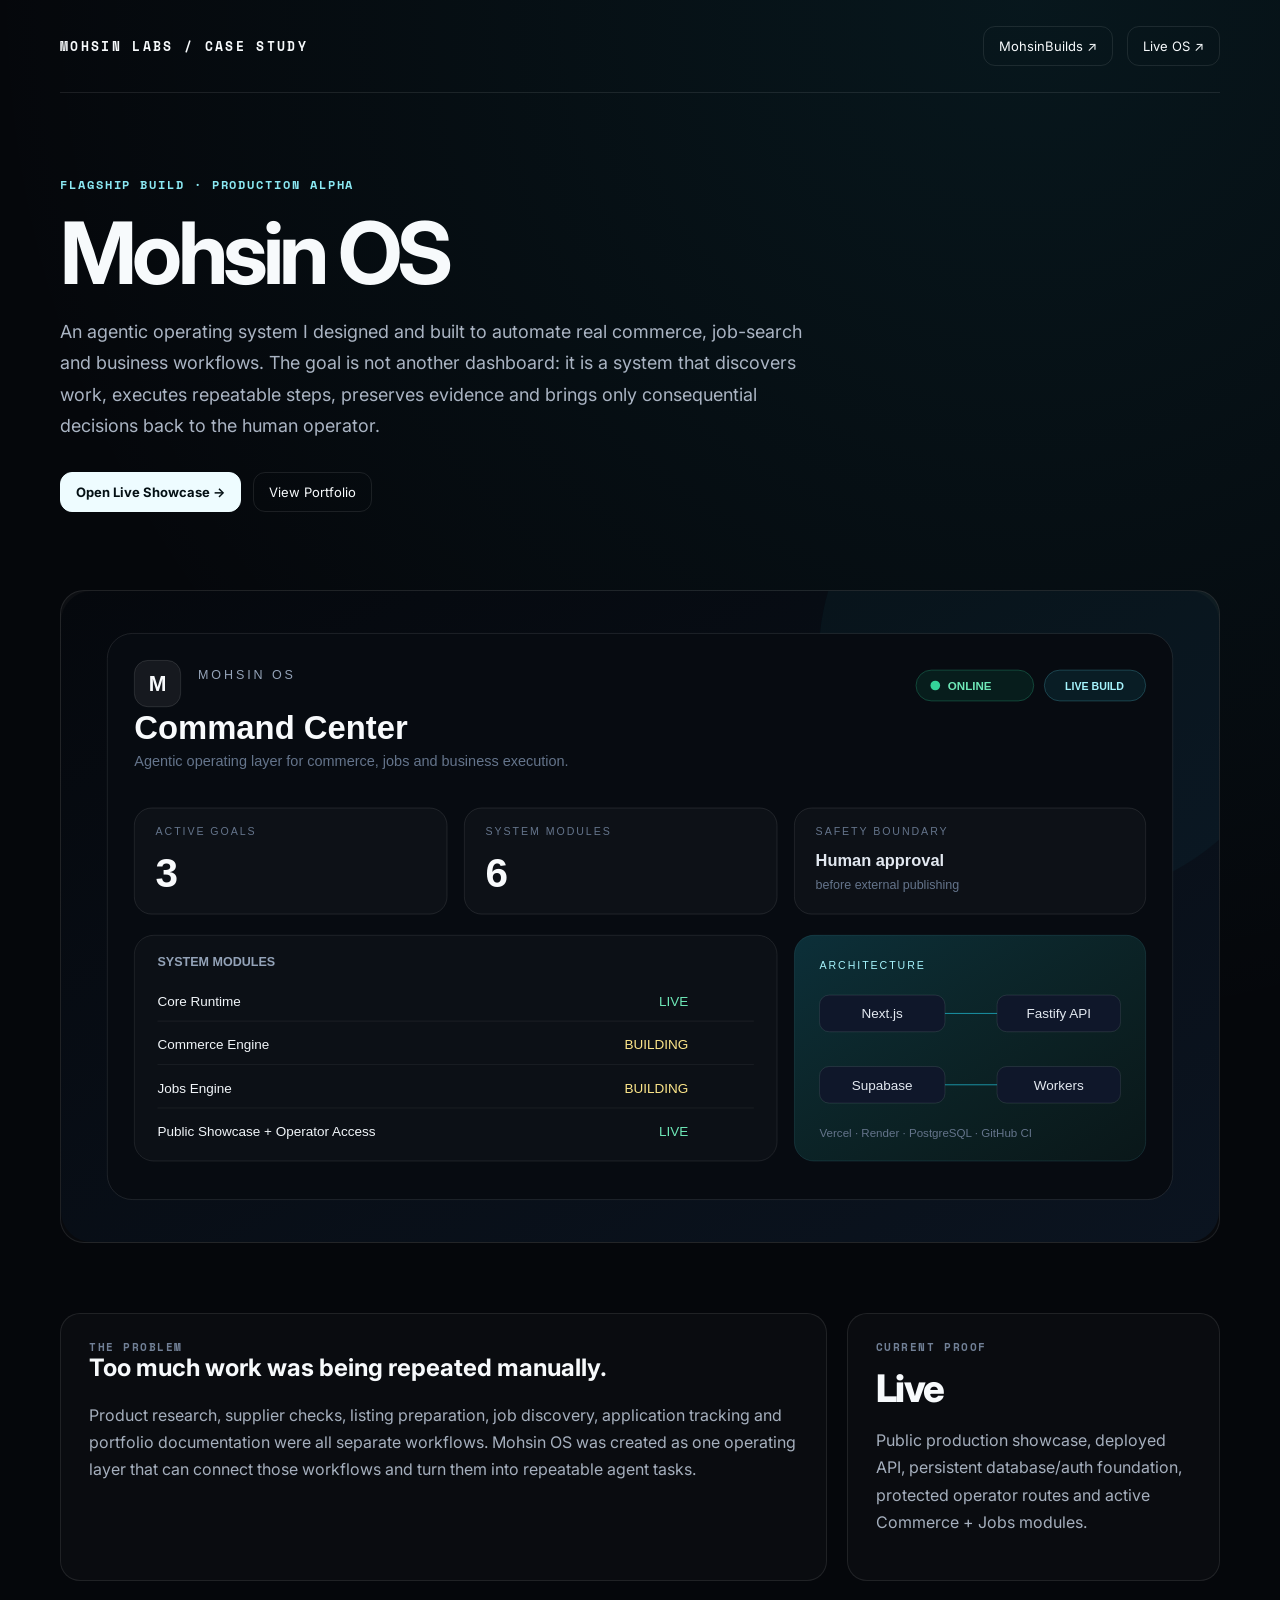
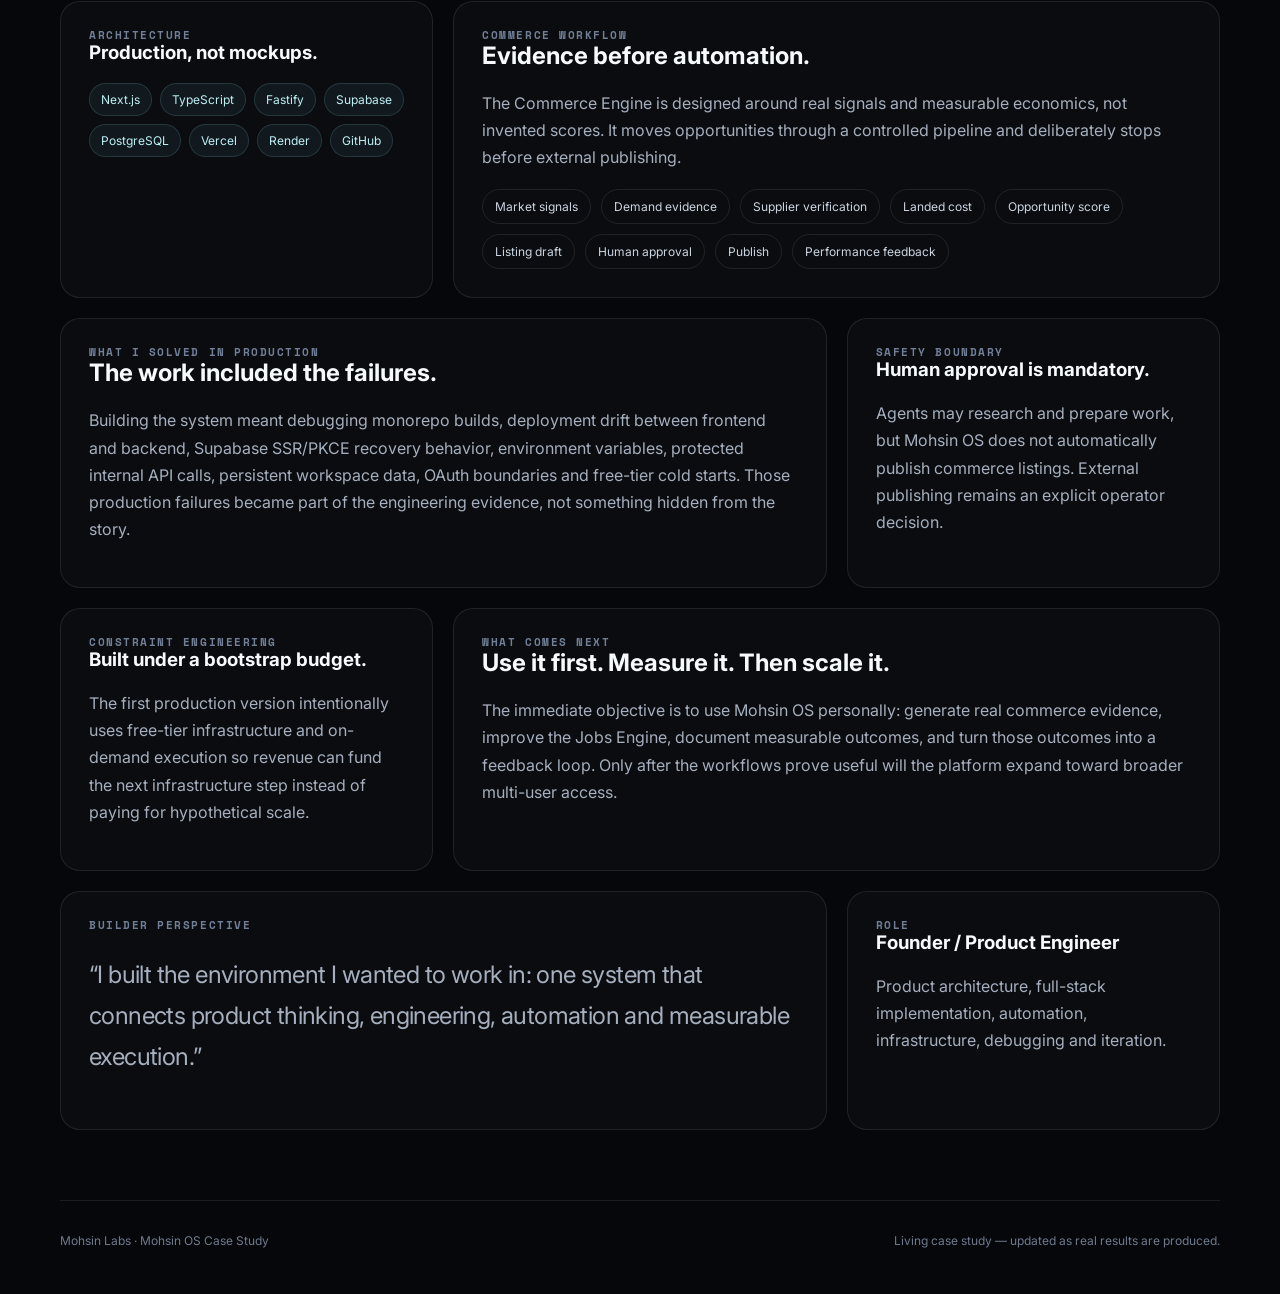
==== mohsin-os.html @ 3ab8bbf4 "feat(labs): add Mohsin OS flagship case study" ====
<!DOCTYPE html>
<html lang="en">
<head>
  <meta charset="UTF-8">
  <meta name="viewport" content="width=device-width, initial-scale=1.0">
  <title>Mohsin OS — Case Study | Mohsin Labs</title>
  <meta name="description" content="A short engineering case study of Mohsin OS: an agentic operating system for commerce, jobs and business workflows, built and deployed under real resource constraints.">
  <meta name="robots" content="index, follow, max-image-preview:large">
  <link rel="canonical" href="https://mohsinlabs.com/mohsin-os.html">
  <meta property="og:type" content="article">
  <meta property="og:site_name" content="Mohsin Labs">
  <meta property="og:title" content="Mohsin OS — Building an Agentic Operating System">
  <meta property="og:description" content="From production infrastructure to evidence-first commerce workflows, this is the real build story behind Mohsin OS.">
  <meta property="og:url" content="https://mohsinlabs.com/mohsin-os.html">
  <meta property="og:image" content="https://mohsinlabs.com/images/products/mohsin-os-preview.svg">
  <meta name="twitter:card" content="summary_large_image">
  <meta name="twitter:title" content="Mohsin OS — Case Study">
  <meta name="twitter:description" content="An agentic operating system built for real commerce, jobs and business workflows.">
  <meta name="twitter:image" content="https://mohsinlabs.com/images/products/mohsin-os-preview.svg">
  <link rel="icon" type="image/png" href="images/mohsin-labs-favicon.png">
  <link rel="preconnect" href="https://fonts.googleapis.com">
  <link rel="preconnect" href="https://fonts.gstatic.com" crossorigin>
  <link href="https://fonts.googleapis.com/css2?family=Inter:wght@400;500;600;700;800&family=Space+Mono:wght@400;700&display=swap" rel="stylesheet">
  <style>
    :root{color-scheme:dark;--bg:#05070b;--panel:#0b1017;--line:rgba(255,255,255,.09);--muted:#8b96a8;--cyan:#8be9f3;--green:#7ee2b8;--text:#f7fafc}
    *{box-sizing:border-box} body{margin:0;background:radial-gradient(circle at 80% 0%,rgba(34,211,238,.08),transparent 34%),var(--bg);color:var(--text);font-family:Inter,system-ui,sans-serif}
    a{color:inherit}.shell{width:min(1160px,calc(100% - 36px));margin:auto}.nav{display:flex;align-items:center;justify-content:space-between;padding:26px 0;border-bottom:1px solid var(--line)}
    .brand{font:700 13px/1 Space Mono,monospace;letter-spacing:.18em;text-decoration:none}.navlinks{display:flex;gap:14px;flex-wrap:wrap}.navlinks a,.button{border:1px solid var(--line);border-radius:12px;padding:11px 15px;text-decoration:none;font-size:13px}
    .hero{padding:86px 0 52px}.eyebrow{color:var(--cyan);font:700 12px/1 Space Mono,monospace;letter-spacing:.16em}.hero h1{font-size:clamp(46px,7vw,86px);line-height:.94;letter-spacing:-.055em;max-width:900px;margin:22px 0}
    .hero p{max-width:760px;color:#aab4c3;font-size:18px;line-height:1.75}.actions{display:flex;gap:12px;flex-wrap:wrap;margin-top:30px}.button.primary{background:#eefcff;color:#041014;border-color:#eefcff;font-weight:700}
    .proof{margin:26px 0 70px;border:1px solid var(--line);background:linear-gradient(180deg,rgba(255,255,255,.035),rgba(255,255,255,.015));border-radius:24px;overflow:hidden}.proof img{display:block;width:100%;height:auto}
    .grid{display:grid;grid-template-columns:repeat(12,1fr);gap:20px}.card{border:1px solid var(--line);background:rgba(255,255,255,.025);border-radius:20px;padding:28px}.card h2,.card h3{margin-top:0}.wide{grid-column:span 8}.small{grid-column:span 4}
    .card p,.card li{color:#a5afbd;line-height:1.7}.kicker{font:700 11px/1 Space Mono,monospace;letter-spacing:.14em;color:#718096;text-transform:uppercase}.metric{font-size:38px;font-weight:800;letter-spacing:-.04em;margin:12px 0 6px}
    .flow{display:flex;gap:10px;flex-wrap:wrap;margin-top:18px}.flow span{border:1px solid var(--line);border-radius:999px;padding:9px 12px;color:#cbd5e1;font-size:12px}.stack{display:flex;gap:8px;flex-wrap:wrap}.stack span{background:rgba(139,233,243,.06);border:1px solid rgba(139,233,243,.15);color:#bdeff5;border-radius:999px;padding:8px 11px;font-size:12px}
    .quote{font-size:24px;line-height:1.45;letter-spacing:-.025em;color:#e9eef5}.footer{margin-top:70px;padding:32px 0 46px;border-top:1px solid var(--line);color:#6f7a8c;font-size:12px;display:flex;justify-content:space-between;gap:20px;flex-wrap:wrap}
    @media(max-width:800px){.wide,.small{grid-column:1/-1}.hero{padding-top:58px}.nav{align-items:flex-start;gap:20px;flex-direction:column}.hero p{font-size:16px}}
  </style>
  <script type="application/ld+json">
  {
    "@context":"https://schema.org",
    "@type":"TechArticle",
    "headline":"Mohsin OS — Building an Agentic Operating System",
    "author":{"@type":"Person","name":"Mohsin Iqbal","url":"https://mohsinbuilds.com/"},
    "publisher":{"@type":"Organization","name":"Mohsin Labs","url":"https://mohsinlabs.com/"},
    "mainEntityOfPage":"https://mohsinlabs.com/mohsin-os.html",
    "about":["AI automation","Agentic systems","Commerce automation","Full-stack engineering"]
  }
  </script>
</head>
<body>
  <div class="shell">
    <nav class="nav">
      <a class="brand" href="/">MOHSIN LABS / CASE STUDY</a>
      <div class="navlinks">
        <a href="https://mohsinbuilds.com/" target="_blank" rel="noopener noreferrer">MohsinBuilds ↗</a>
        <a href="https://mohsin-os.vercel.app" target="_blank" rel="noopener noreferrer">Live OS ↗</a>
      </div>
    </nav>

    <header class="hero">
      <div class="eyebrow">FLAGSHIP BUILD · PRODUCTION ALPHA</div>
      <h1>Mohsin OS</h1>
      <p>
        An agentic operating system I designed and built to automate real commerce,
        job-search and business workflows. The goal is not another dashboard: it is a
        system that discovers work, executes repeatable steps, preserves evidence and
        brings only consequential decisions back to the human operator.
      </p>
      <div class="actions">
        <a class="button primary" href="https://mohsin-os.vercel.app" target="_blank" rel="noopener noreferrer">Open Live Showcase →</a>
        <a class="button" href="https://mohsinbuilds.com/projects.html">View Portfolio</a>
      </div>
    </header>

    <div class="proof">
      <img src="images/products/mohsin-os-preview.svg" alt="Mohsin OS live command center and production architecture">
    </div>

    <section class="grid">
      <article class="card wide">
        <div class="kicker">The problem</div>
        <h2>Too much work was being repeated manually.</h2>
        <p>
          Product research, supplier checks, listing preparation, job discovery,
          application tracking and portfolio documentation were all separate workflows.
          Mohsin OS was created as one operating layer that can connect those workflows
          and turn them into repeatable agent tasks.
        </p>
      </article>

      <article class="card small">
        <div class="kicker">Current proof</div>
        <div class="metric">Live</div>
        <p>
          Public production showcase, deployed API, persistent database/auth foundation,
          protected operator routes and active Commerce + Jobs modules.
        </p>
      </article>

      <article class="card small">
        <div class="kicker">Architecture</div>
        <h3>Production, not mockups.</h3>
        <div class="stack">
          <span>Next.js</span><span>TypeScript</span><span>Fastify</span>
          <span>Supabase</span><span>PostgreSQL</span><span>Vercel</span>
          <span>Render</span><span>GitHub</span>
        </div>
      </article>

      <article class="card wide">
        <div class="kicker">Commerce workflow</div>
        <h2>Evidence before automation.</h2>
        <p>
          The Commerce Engine is designed around real signals and measurable economics,
          not invented scores. It moves opportunities through a controlled pipeline and
          deliberately stops before external publishing.
        </p>
        <div class="flow">
          <span>Market signals</span><span>Demand evidence</span><span>Supplier verification</span>
          <span>Landed cost</span><span>Opportunity score</span><span>Listing draft</span>
          <span>Human approval</span><span>Publish</span><span>Performance feedback</span>
        </div>
      </article>

      <article class="card wide">
        <div class="kicker">What I solved in production</div>
        <h2>The work included the failures.</h2>
        <p>
          Building the system meant debugging monorepo builds, deployment drift between
          frontend and backend, Supabase SSR/PKCE recovery behavior, environment variables,
          protected internal API calls, persistent workspace data, OAuth boundaries and
          free-tier cold starts. Those production failures became part of the engineering
          evidence, not something hidden from the story.
        </p>
      </article>

      <article class="card small">
        <div class="kicker">Safety boundary</div>
        <h3>Human approval is mandatory.</h3>
        <p>
          Agents may research and prepare work, but Mohsin OS does not automatically
          publish commerce listings. External publishing remains an explicit operator decision.
        </p>
      </article>

      <article class="card small">
        <div class="kicker">Constraint engineering</div>
        <h3>Built under a bootstrap budget.</h3>
        <p>
          The first production version intentionally uses free-tier infrastructure and
          on-demand execution so revenue can fund the next infrastructure step instead of
          paying for hypothetical scale.
        </p>
      </article>

      <article class="card wide">
        <div class="kicker">What comes next</div>
        <h2>Use it first. Measure it. Then scale it.</h2>
        <p>
          The immediate objective is to use Mohsin OS personally: generate real commerce
          evidence, improve the Jobs Engine, document measurable outcomes, and turn those
          outcomes into a feedback loop. Only after the workflows prove useful will the
          platform expand toward broader multi-user access.
        </p>
      </article>

      <article class="card wide">
        <div class="kicker">Builder perspective</div>
        <p class="quote">
          “I built the environment I wanted to work in: one system that connects product
          thinking, engineering, automation and measurable execution.”
        </p>
      </article>

      <article class="card small">
        <div class="kicker">Role</div>
        <h3>Founder / Product Engineer</h3>
        <p>Product architecture, full-stack implementation, automation, infrastructure, debugging and iteration.</p>
      </article>
    </section>

    <footer class="footer">
      <span>Mohsin Labs · Mohsin OS Case Study</span>
      <span>Living case study — updated as real results are produced.</span>
    </footer>
  </div>
</body>
</html>
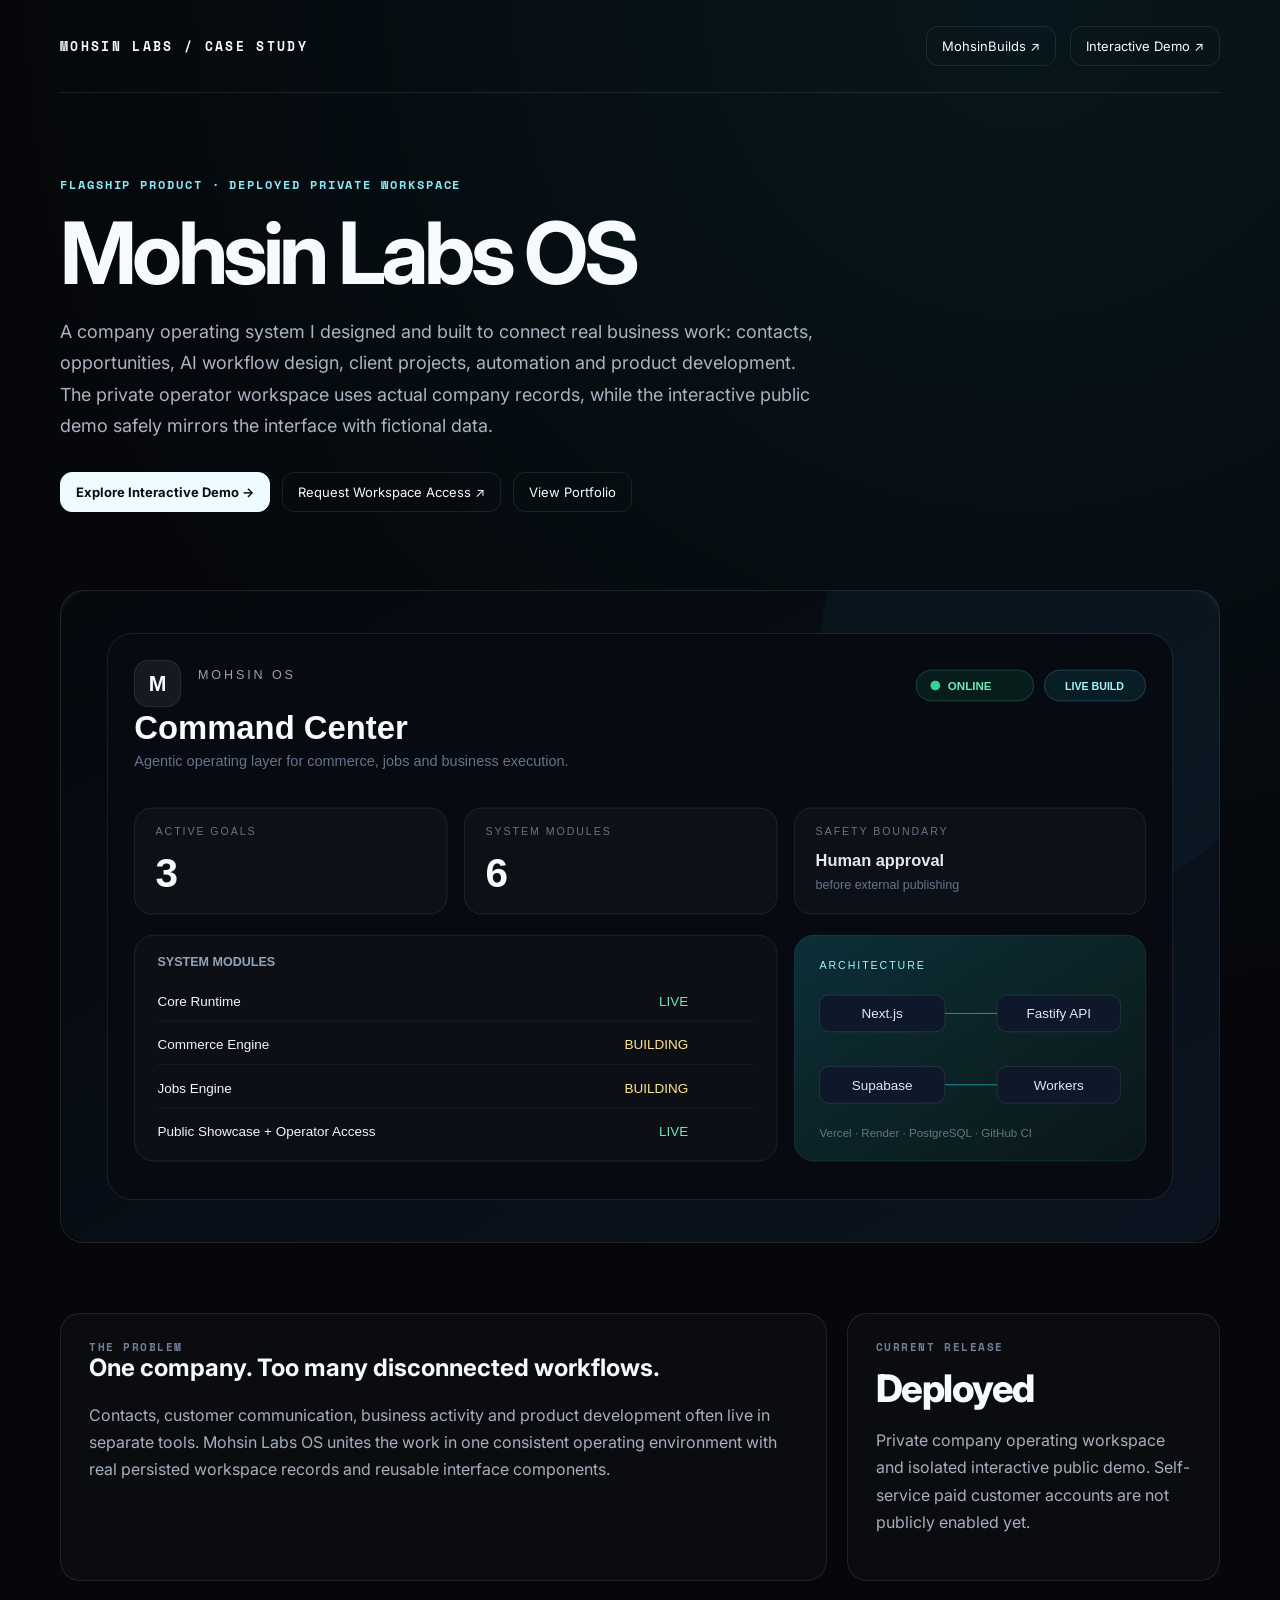
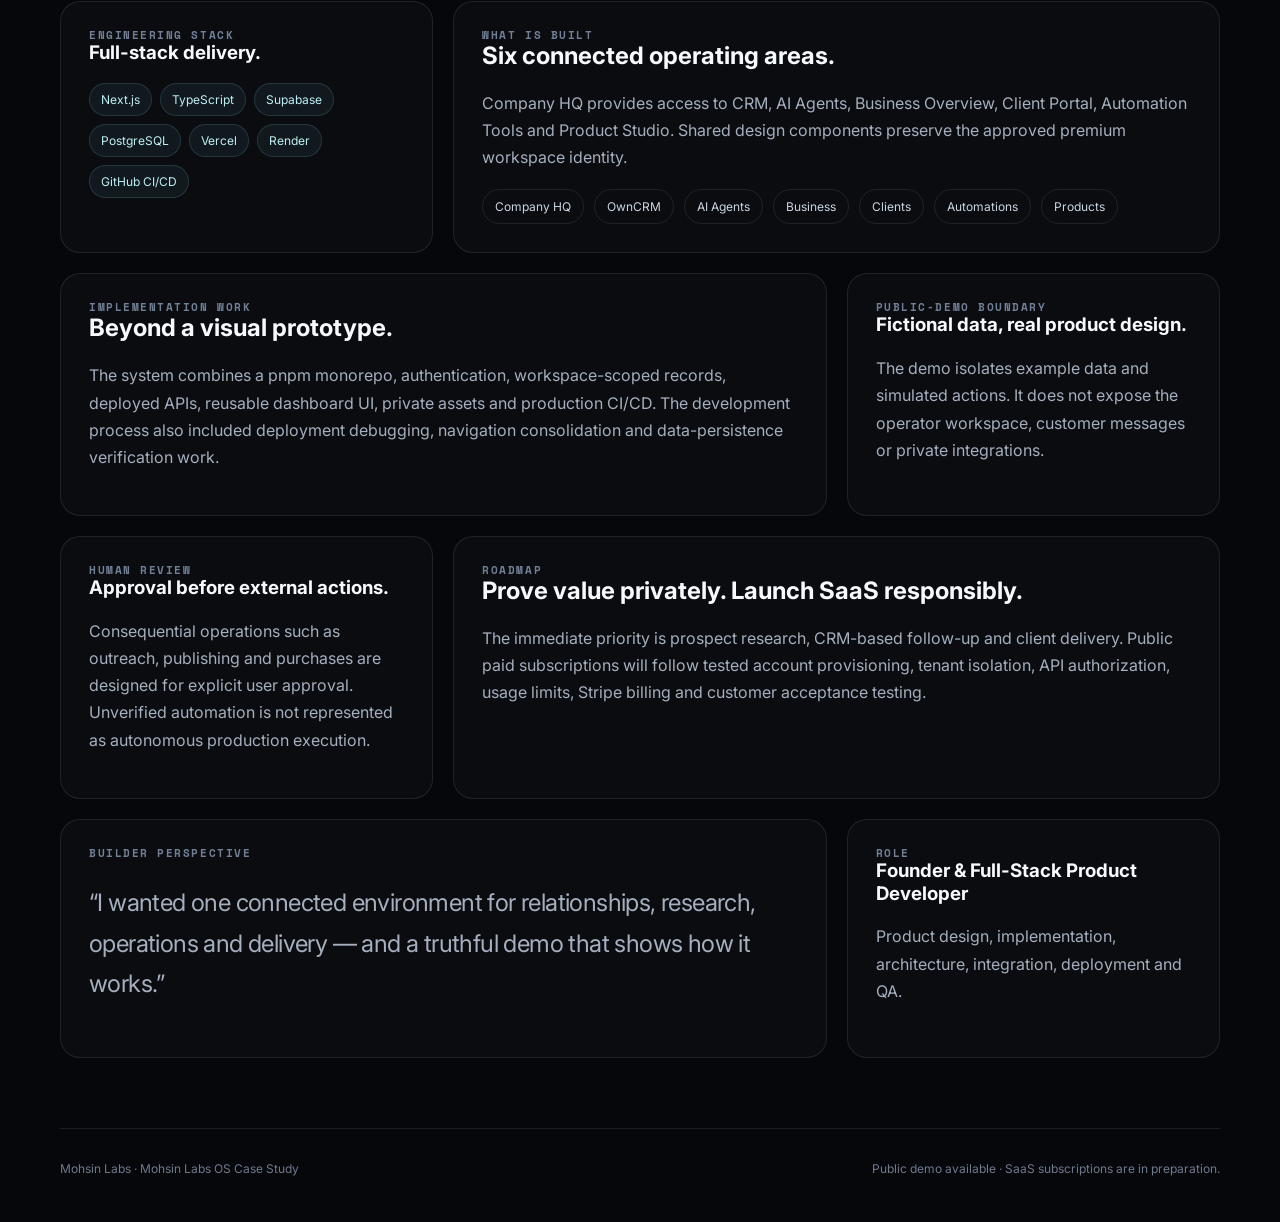
==== commit 88df01dd: "feat(site): showcase deployed Mohsin Labs OS and public product demo" ====
--- a/mohsin-os.html
+++ b/mohsin-os.html
@@ -3,18 +3,18 @@
 <head>
   <meta charset="UTF-8">
   <meta name="viewport" content="width=device-width, initial-scale=1.0">
-  <title>Mohsin OS — Case Study | Mohsin Labs</title>
-  <meta name="description" content="A short engineering case study of Mohsin OS: an agentic operating system for commerce, jobs and business workflows, built and deployed under real resource constraints.">
+  <title>Mohsin Labs OS — Case Study | Mohsin Labs</title>
+  <meta name="description" content="Mohsin Labs OS engineering case study: a deployed company operating system with CRM, AI workflows, client management, business dashboards and a safe interactive public demo.">
   <meta name="robots" content="index, follow, max-image-preview:large">
   <link rel="canonical" href="https://mohsinlabs.com/mohsin-os.html">
   <meta property="og:type" content="article">
   <meta property="og:site_name" content="Mohsin Labs">
-  <meta property="og:title" content="Mohsin OS — Building an Agentic Operating System">
-  <meta property="og:description" content="From production infrastructure to evidence-first commerce workflows, this is the real build story behind Mohsin OS.">
+  <meta property="og:title" content="Mohsin Labs OS — Building an Agentic Operating System">
+  <meta property="og:description" content="Explore the architecture, product modules and security boundaries of Mohsin Labs OS, with a live interactive demo.">
   <meta property="og:url" content="https://mohsinlabs.com/mohsin-os.html">
   <meta property="og:image" content="https://mohsinlabs.com/images/products/mohsin-os-preview.svg">
   <meta name="twitter:card" content="summary_large_image">
-  <meta name="twitter:title" content="Mohsin OS — Case Study">
+  <meta name="twitter:title" content="Mohsin Labs OS — Case Study">
   <meta name="twitter:description" content="An agentic operating system built for real commerce, jobs and business workflows.">
   <meta name="twitter:image" content="https://mohsinlabs.com/images/products/mohsin-os-preview.svg">
   <link rel="icon" type="image/png" href="images/mohsin-labs-favicon.png">
@@ -39,7 +39,7 @@
   {
     "@context":"https://schema.org",
     "@type":"TechArticle",
-    "headline":"Mohsin OS — Building an Agentic Operating System",
+    "headline":"Mohsin Labs OS — Building an Agentic Operating System",
     "author":{"@type":"Person","name":"Mohsin Iqbal","url":"https://mohsinbuilds.com/"},
     "publisher":{"@type":"Organization","name":"Mohsin Labs","url":"https://mohsinlabs.com/"},
     "mainEntityOfPage":"https://mohsinlabs.com/mohsin-os.html",
@@ -53,135 +53,41 @@
       <a class="brand" href="/">MOHSIN LABS / CASE STUDY</a>
       <div class="navlinks">
         <a href="https://mohsinbuilds.com/" target="_blank" rel="noopener noreferrer">MohsinBuilds ↗</a>
-        <a href="https://mohsin-os.vercel.app" target="_blank" rel="noopener noreferrer">Live OS ↗</a>
+        <a href="https://app.mohsinlabs.com/demo" target="_blank" rel="noopener noreferrer">Interactive Demo ↗</a>
       </div>
     </nav>
 
     <header class="hero">
-      <div class="eyebrow">FLAGSHIP BUILD · PRODUCTION ALPHA</div>
-      <h1>Mohsin OS</h1>
-      <p>
-        An agentic operating system I designed and built to automate real commerce,
-        job-search and business workflows. The goal is not another dashboard: it is a
-        system that discovers work, executes repeatable steps, preserves evidence and
-        brings only consequential decisions back to the human operator.
-      </p>
+      <div class="eyebrow">FLAGSHIP PRODUCT · DEPLOYED PRIVATE WORKSPACE</div>
+      <h1>Mohsin Labs OS</h1>
+      <p>A company operating system I designed and built to connect real business work: contacts, opportunities, AI workflow design, client projects, automation and product development. The private operator workspace uses actual company records, while the interactive public demo safely mirrors the interface with fictional data.</p>
       <div class="actions">
-        <a class="button primary" href="https://mohsin-os.vercel.app" target="_blank" rel="noopener noreferrer">Open Live Showcase →</a>
+        <a class="button primary" href="https://app.mohsinlabs.com/demo" target="_blank" rel="noopener noreferrer">Explore Interactive Demo →</a>
+        <a class="button" href="https://app.mohsinlabs.com/access" target="_blank" rel="noopener noreferrer">Request Workspace Access ↗</a>
         <a class="button" href="https://mohsinbuilds.com/projects.html">View Portfolio</a>
       </div>
     </header>
 
     <div class="proof">
-      <img src="images/products/mohsin-os-preview.svg" alt="Mohsin OS live command center and production architecture">
+      <img src="images/products/mohsin-os-preview.svg" alt="Mohsin Labs OS live command center and production architecture">
     </div>
 
     <section class="grid">
-      <article class="card wide">
-        <div class="kicker">The problem</div>
-        <h2>Too much work was being repeated manually.</h2>
-        <p>
-          Product research, supplier checks, listing preparation, job discovery,
-          application tracking and portfolio documentation were all separate workflows.
-          Mohsin OS was created as one operating layer that can connect those workflows
-          and turn them into repeatable agent tasks.
-        </p>
-      </article>
-
-      <article class="card small">
-        <div class="kicker">Current proof</div>
-        <div class="metric">Live</div>
-        <p>
-          Public production showcase, deployed API, persistent database/auth foundation,
-          protected operator routes and active Commerce + Jobs modules.
-        </p>
-      </article>
-
-      <article class="card small">
-        <div class="kicker">Architecture</div>
-        <h3>Production, not mockups.</h3>
-        <div class="stack">
-          <span>Next.js</span><span>TypeScript</span><span>Fastify</span>
-          <span>Supabase</span><span>PostgreSQL</span><span>Vercel</span>
-          <span>Render</span><span>GitHub</span>
-        </div>
-      </article>
-
-      <article class="card wide">
-        <div class="kicker">Commerce workflow</div>
-        <h2>Evidence before automation.</h2>
-        <p>
-          The Commerce Engine is designed around real signals and measurable economics,
-          not invented scores. It moves opportunities through a controlled pipeline and
-          deliberately stops before external publishing.
-        </p>
-        <div class="flow">
-          <span>Market signals</span><span>Demand evidence</span><span>Supplier verification</span>
-          <span>Landed cost</span><span>Opportunity score</span><span>Listing draft</span>
-          <span>Human approval</span><span>Publish</span><span>Performance feedback</span>
-        </div>
-      </article>
-
-      <article class="card wide">
-        <div class="kicker">What I solved in production</div>
-        <h2>The work included the failures.</h2>
-        <p>
-          Building the system meant debugging monorepo builds, deployment drift between
-          frontend and backend, Supabase SSR/PKCE recovery behavior, environment variables,
-          protected internal API calls, persistent workspace data, OAuth boundaries and
-          free-tier cold starts. Those production failures became part of the engineering
-          evidence, not something hidden from the story.
-        </p>
-      </article>
-
-      <article class="card small">
-        <div class="kicker">Safety boundary</div>
-        <h3>Human approval is mandatory.</h3>
-        <p>
-          Agents may research and prepare work, but Mohsin OS does not automatically
-          publish commerce listings. External publishing remains an explicit operator decision.
-        </p>
-      </article>
-
-      <article class="card small">
-        <div class="kicker">Constraint engineering</div>
-        <h3>Built under a bootstrap budget.</h3>
-        <p>
-          The first production version intentionally uses free-tier infrastructure and
-          on-demand execution so revenue can fund the next infrastructure step instead of
-          paying for hypothetical scale.
-        </p>
-      </article>
-
-      <article class="card wide">
-        <div class="kicker">What comes next</div>
-        <h2>Use it first. Measure it. Then scale it.</h2>
-        <p>
-          The immediate objective is to use Mohsin OS personally: generate real commerce
-          evidence, improve the Jobs Engine, document measurable outcomes, and turn those
-          outcomes into a feedback loop. Only after the workflows prove useful will the
-          platform expand toward broader multi-user access.
-        </p>
-      </article>
-
-      <article class="card wide">
-        <div class="kicker">Builder perspective</div>
-        <p class="quote">
-          “I built the environment I wanted to work in: one system that connects product
-          thinking, engineering, automation and measurable execution.”
-        </p>
-      </article>
-
-      <article class="card small">
-        <div class="kicker">Role</div>
-        <h3>Founder / Product Engineer</h3>
-        <p>Product architecture, full-stack implementation, automation, infrastructure, debugging and iteration.</p>
-      </article>
+      <article class="card wide"><div class="kicker">The problem</div><h2>One company. Too many disconnected workflows.</h2><p>Contacts, customer communication, business activity and product development often live in separate tools. Mohsin Labs OS unites the work in one consistent operating environment with real persisted workspace records and reusable interface components.</p></article>
+      <article class="card small"><div class="kicker">Current release</div><div class="metric">Deployed</div><p>Private company operating workspace and isolated interactive public demo. Self-service paid customer accounts are not publicly enabled yet.</p></article>
+      <article class="card small"><div class="kicker">Engineering stack</div><h3>Full-stack delivery.</h3><div class="stack"><span>Next.js</span><span>TypeScript</span><span>Supabase</span><span>PostgreSQL</span><span>Vercel</span><span>Render</span><span>GitHub CI/CD</span></div></article>
+      <article class="card wide"><div class="kicker">What is built</div><h2>Six connected operating areas.</h2><p>Company HQ provides access to CRM, AI Agents, Business Overview, Client Portal, Automation Tools and Product Studio. Shared design components preserve the approved premium workspace identity.</p><div class="flow"><span>Company HQ</span><span>OwnCRM</span><span>AI Agents</span><span>Business</span><span>Clients</span><span>Automations</span><span>Products</span></div></article>
+      <article class="card wide"><div class="kicker">Implementation work</div><h2>Beyond a visual prototype.</h2><p>The system combines a pnpm monorepo, authentication, workspace-scoped records, deployed APIs, reusable dashboard UI, private assets and production CI/CD. The development process also included deployment debugging, navigation consolidation and data-persistence verification work.</p></article>
+      <article class="card small"><div class="kicker">Public-demo boundary</div><h3>Fictional data, real product design.</h3><p>The demo isolates example data and simulated actions. It does not expose the operator workspace, customer messages or private integrations.</p></article>
+      <article class="card small"><div class="kicker">Human review</div><h3>Approval before external actions.</h3><p>Consequential operations such as outreach, publishing and purchases are designed for explicit user approval. Unverified automation is not represented as autonomous production execution.</p></article>
+      <article class="card wide"><div class="kicker">Roadmap</div><h2>Prove value privately. Launch SaaS responsibly.</h2><p>The immediate priority is prospect research, CRM-based follow-up and client delivery. Public paid subscriptions will follow tested account provisioning, tenant isolation, API authorization, usage limits, Stripe billing and customer acceptance testing.</p></article>
+      <article class="card wide"><div class="kicker">Builder perspective</div><p class="quote">“I wanted one connected environment for relationships, research, operations and delivery — and a truthful demo that shows how it works.”</p></article>
+      <article class="card small"><div class="kicker">Role</div><h3>Founder &amp; Full-Stack Product Developer</h3><p>Product design, implementation, architecture, integration, deployment and QA.</p></article>
     </section>
 
     <footer class="footer">
-      <span>Mohsin Labs · Mohsin OS Case Study</span>
-      <span>Living case study — updated as real results are produced.</span>
+      <span>Mohsin Labs · Mohsin Labs OS Case Study</span>
+      <span>Public demo available · SaaS subscriptions are in preparation.</span>
     </footer>
   </div>
 </body>
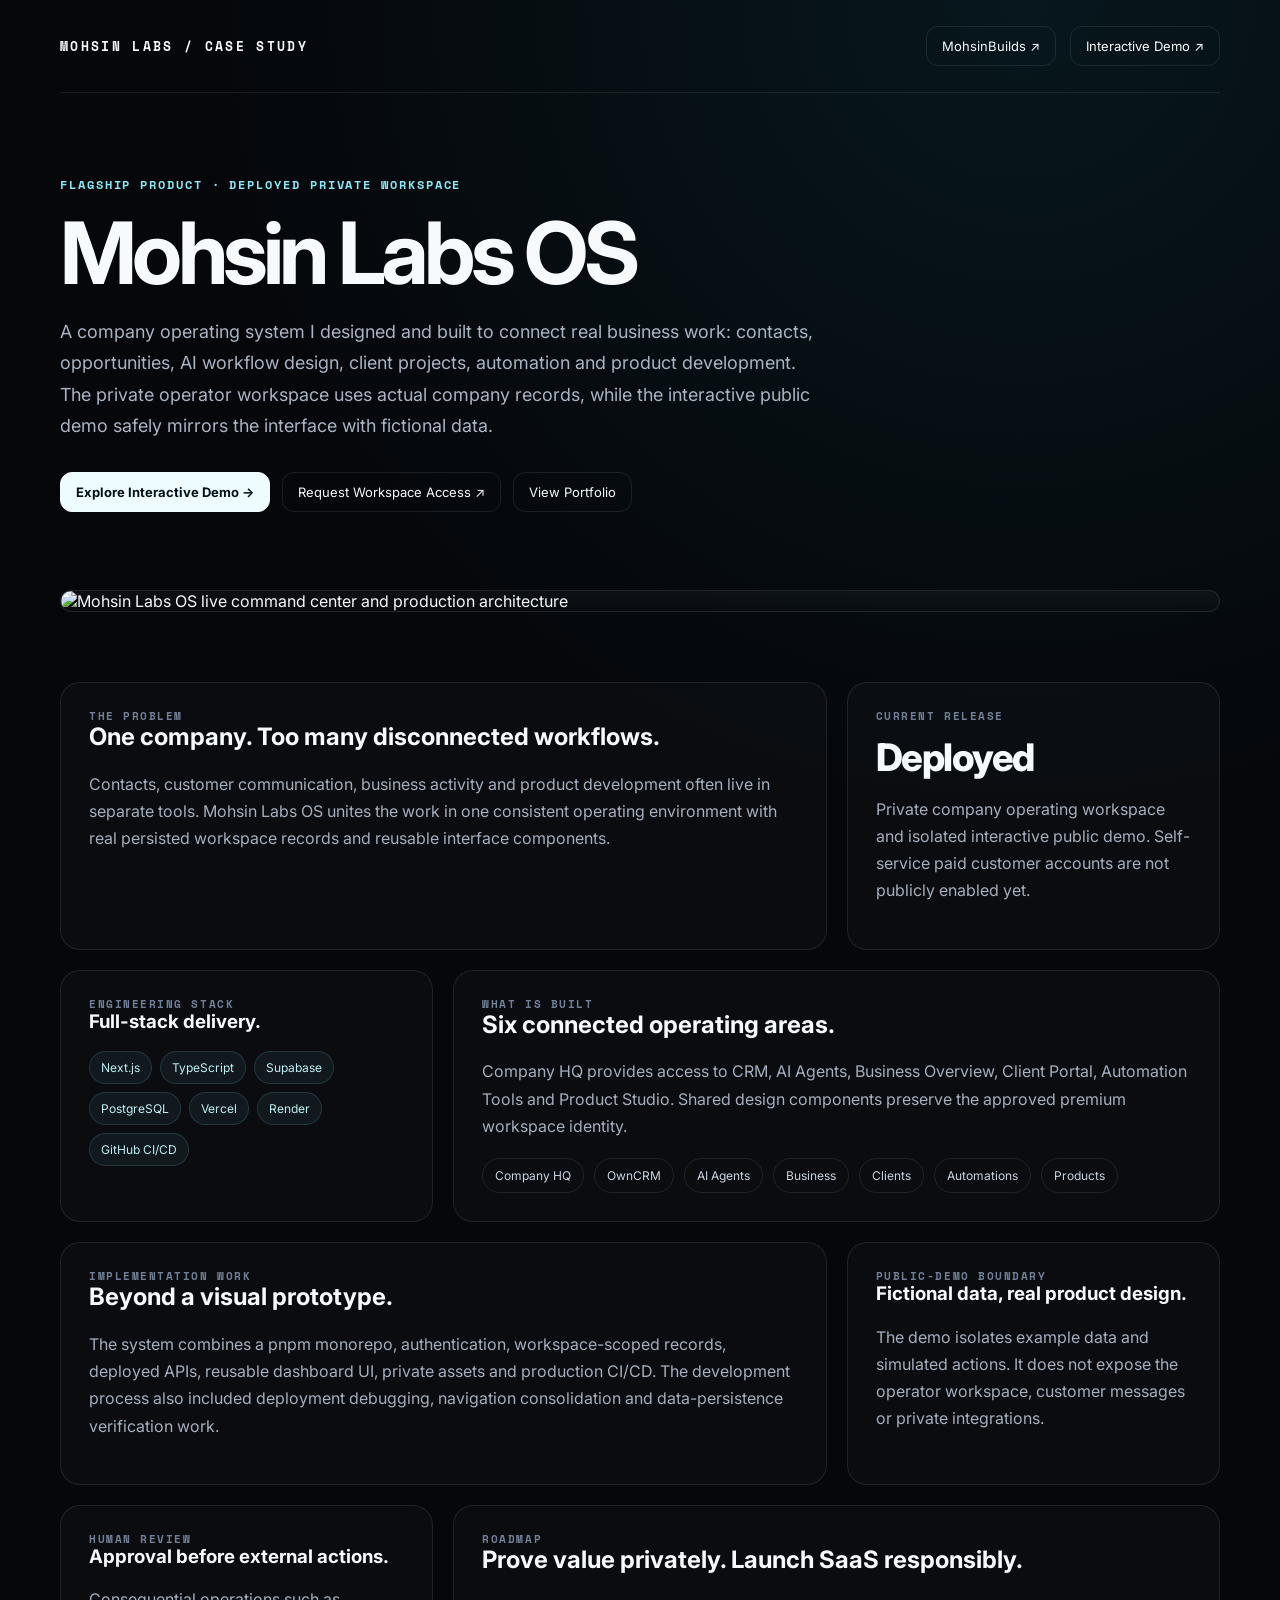
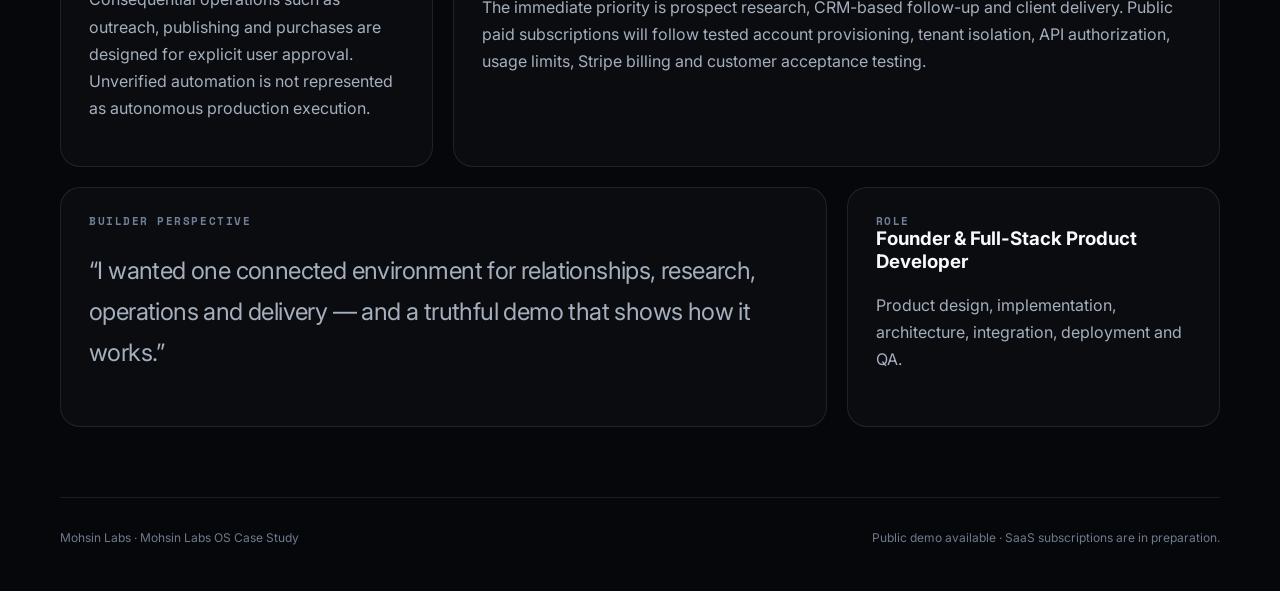
==== commit 8a5527a6: "chore(site): reuse approved Portfolio Agent OS screenshots" ====
--- a/mohsin-os.html
+++ b/mohsin-os.html
@@ -12,11 +12,11 @@
   <meta property="og:title" content="Mohsin Labs OS — Building an Agentic Operating System">
   <meta property="og:description" content="Explore the architecture, product modules and security boundaries of Mohsin Labs OS, with a live interactive demo.">
   <meta property="og:url" content="https://mohsinlabs.com/mohsin-os.html">
-  <meta property="og:image" content="https://mohsinlabs.com/images/products/mohsin-os-preview.svg">
+  <meta property="og:image" content="https://mohsinbuilds.com/assets/projects/mohsin-os/social.jpg">
   <meta name="twitter:card" content="summary_large_image">
   <meta name="twitter:title" content="Mohsin Labs OS — Case Study">
   <meta name="twitter:description" content="An agentic operating system built for real commerce, jobs and business workflows.">
-  <meta name="twitter:image" content="https://mohsinlabs.com/images/products/mohsin-os-preview.svg">
+  <meta name="twitter:image" content="https://mohsinbuilds.com/assets/projects/mohsin-os/social.jpg">
   <link rel="icon" type="image/png" href="images/mohsin-labs-favicon.png">
   <link rel="preconnect" href="https://fonts.googleapis.com">
   <link rel="preconnect" href="https://fonts.gstatic.com" crossorigin>
@@ -69,7 +69,7 @@
     </header>
 
     <div class="proof">
-      <img src="images/products/mohsin-os-preview.svg" alt="Mohsin Labs OS live command center and production architecture">
+      <img src="https://mohsinbuilds.com/assets/projects/mohsin-os/cover.jpg" alt="Mohsin Labs OS live command center and production architecture">
     </div>
 
     <section class="grid">
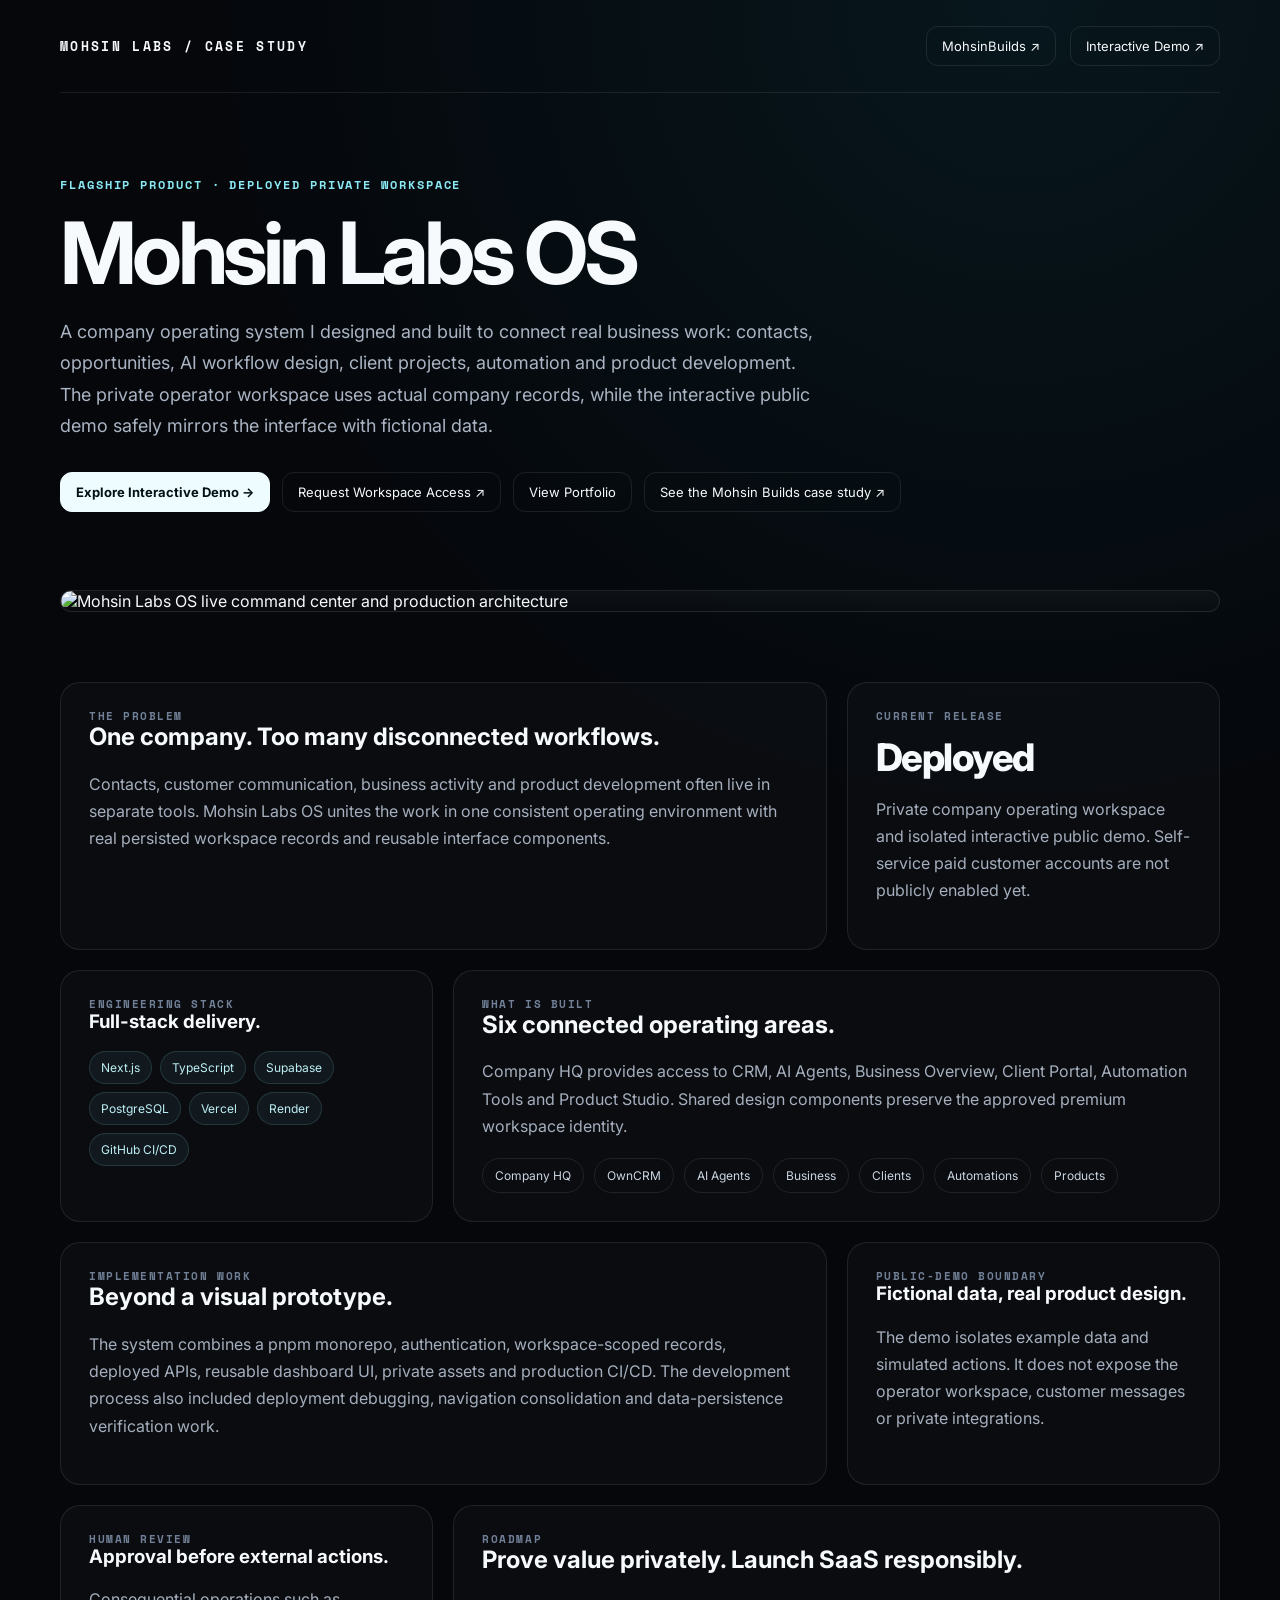
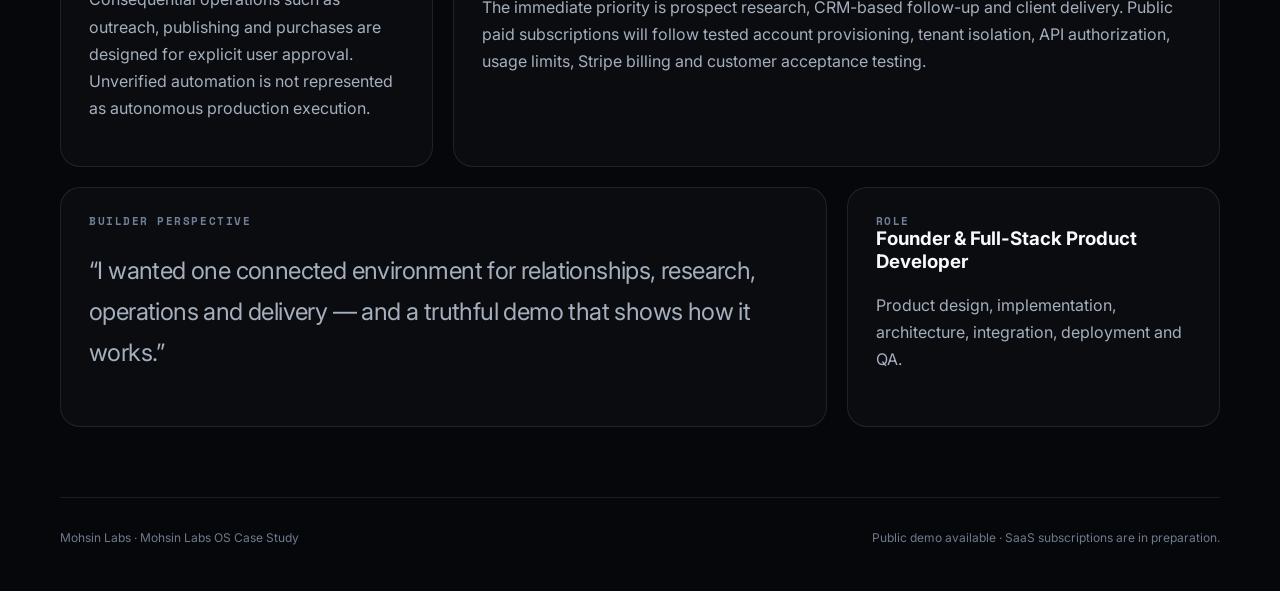
==== commit c2c8c1de: "Fix duplicate and misleading links: mohsin-os.html" ====
--- a/mohsin-os.html
+++ b/mohsin-os.html
@@ -64,7 +64,7 @@
       <div class="actions">
         <a class="button primary" href="https://app.mohsinlabs.com/demo" target="_blank" rel="noopener noreferrer">Explore Interactive Demo →</a>
         <a class="button" href="https://app.mohsinlabs.com/access" target="_blank" rel="noopener noreferrer">Request Workspace Access ↗</a>
-        <a class="button" href="https://mohsinbuilds.com/projects.html">View Portfolio</a>
+        <a class="button" href="https://mohsinbuilds.com/projects.html">View Portfolio</a> <a class="button" href="https://mohsinbuilds.com/mohsin-labs-os.html" target="_blank" rel="noopener noreferrer">See the Mohsin Builds case study ↗</a>
       </div>
     </header>
 
